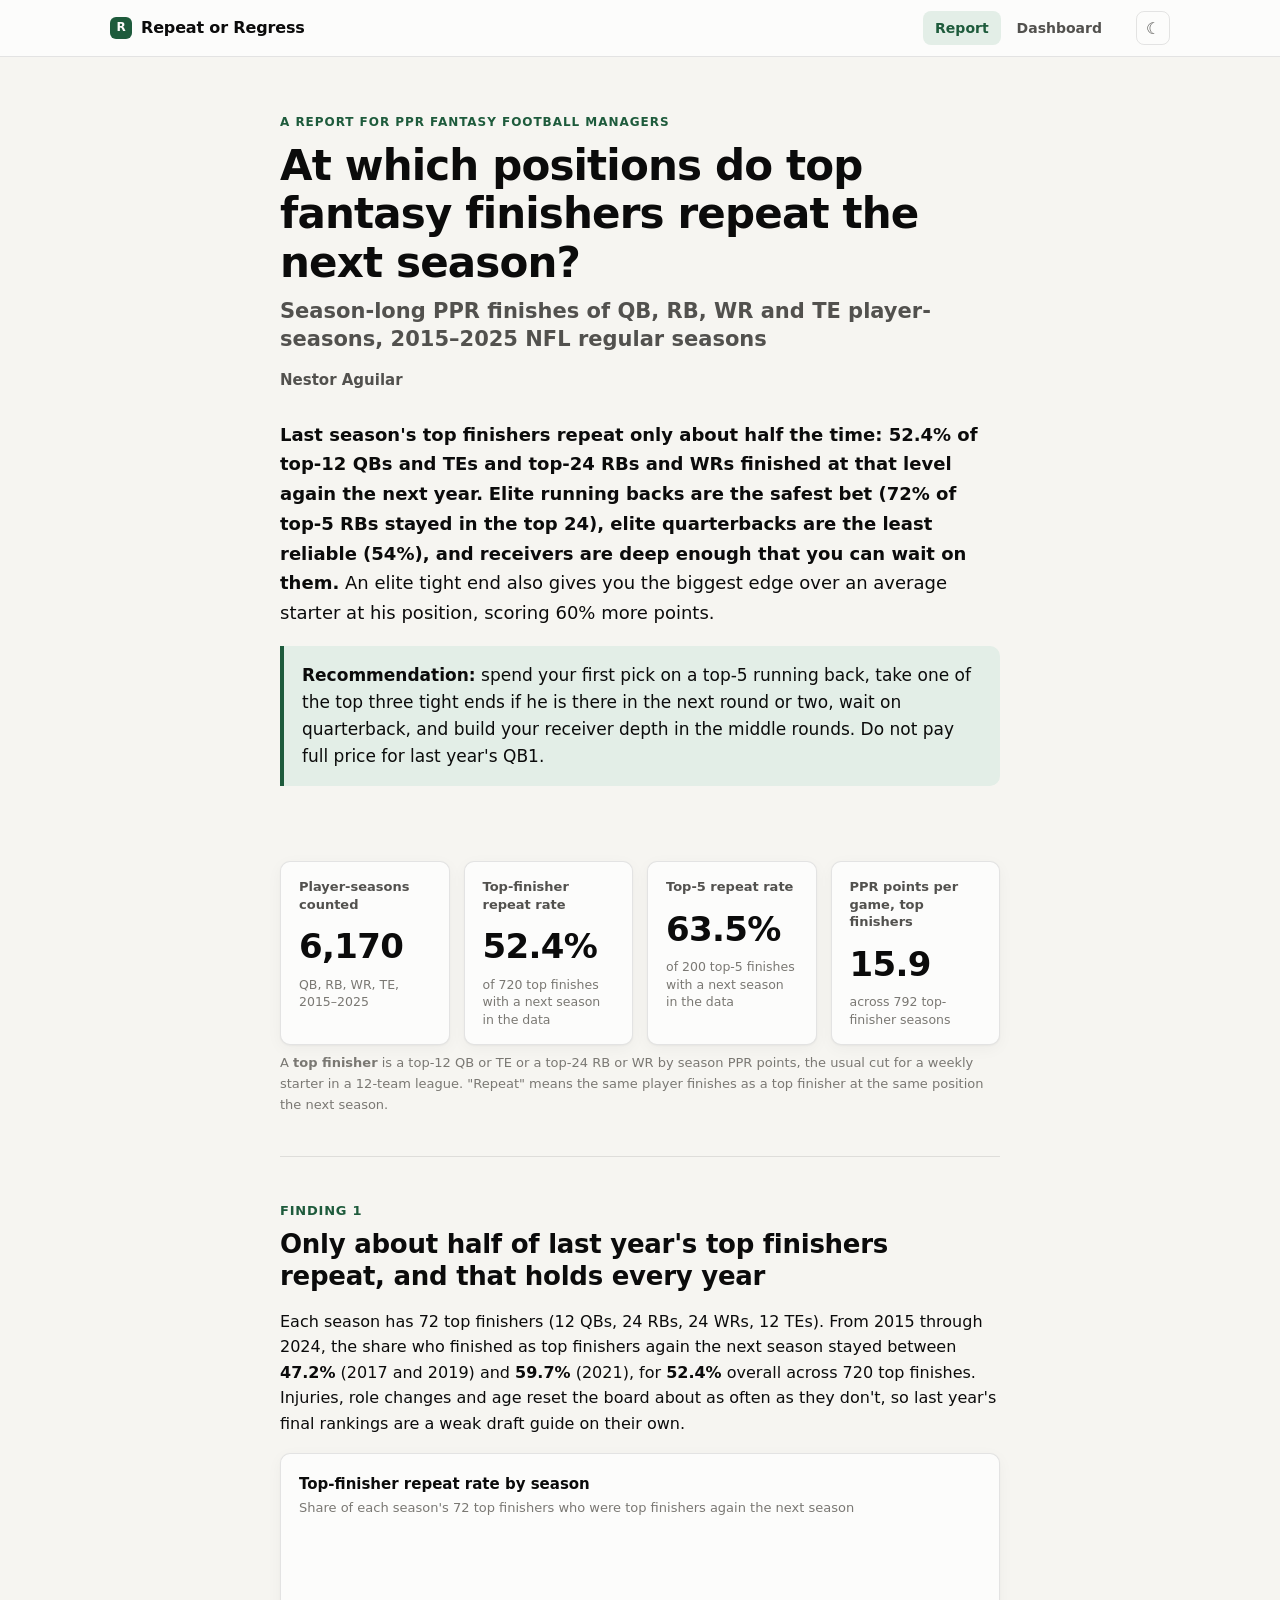
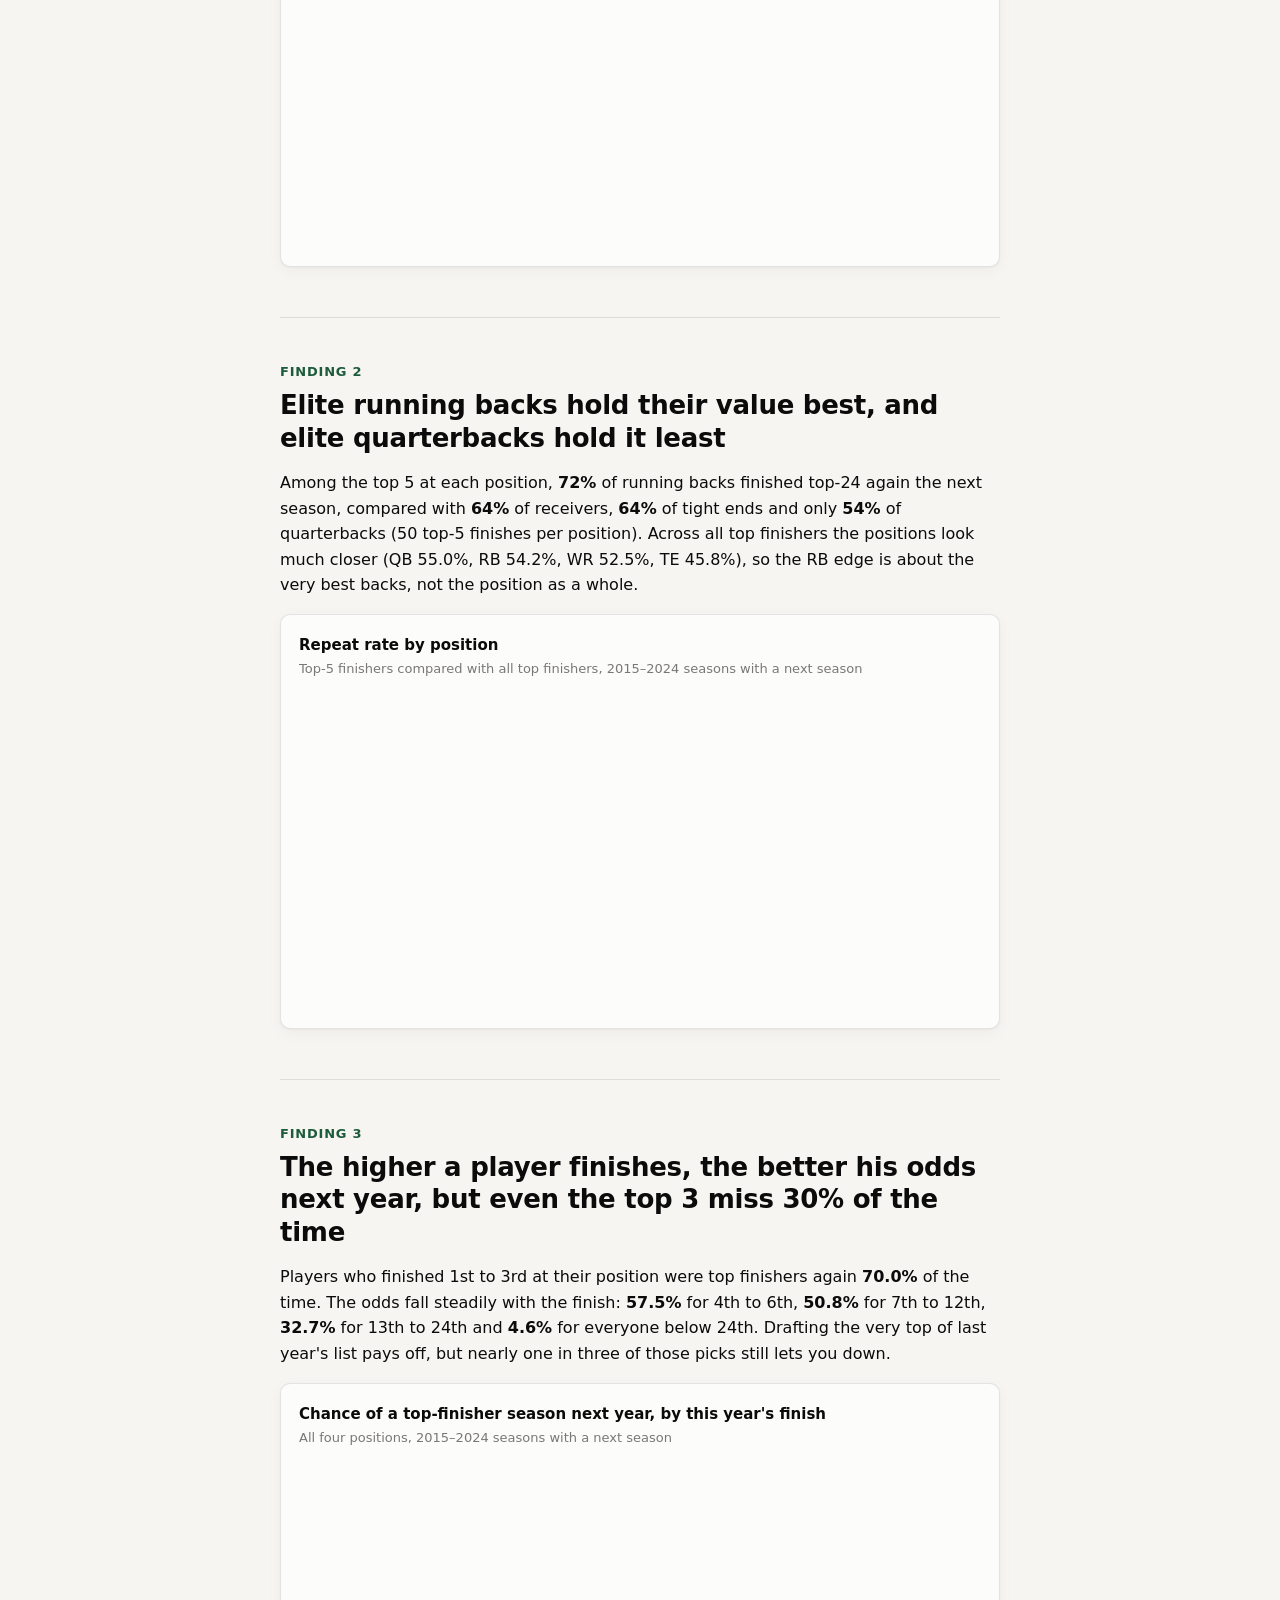
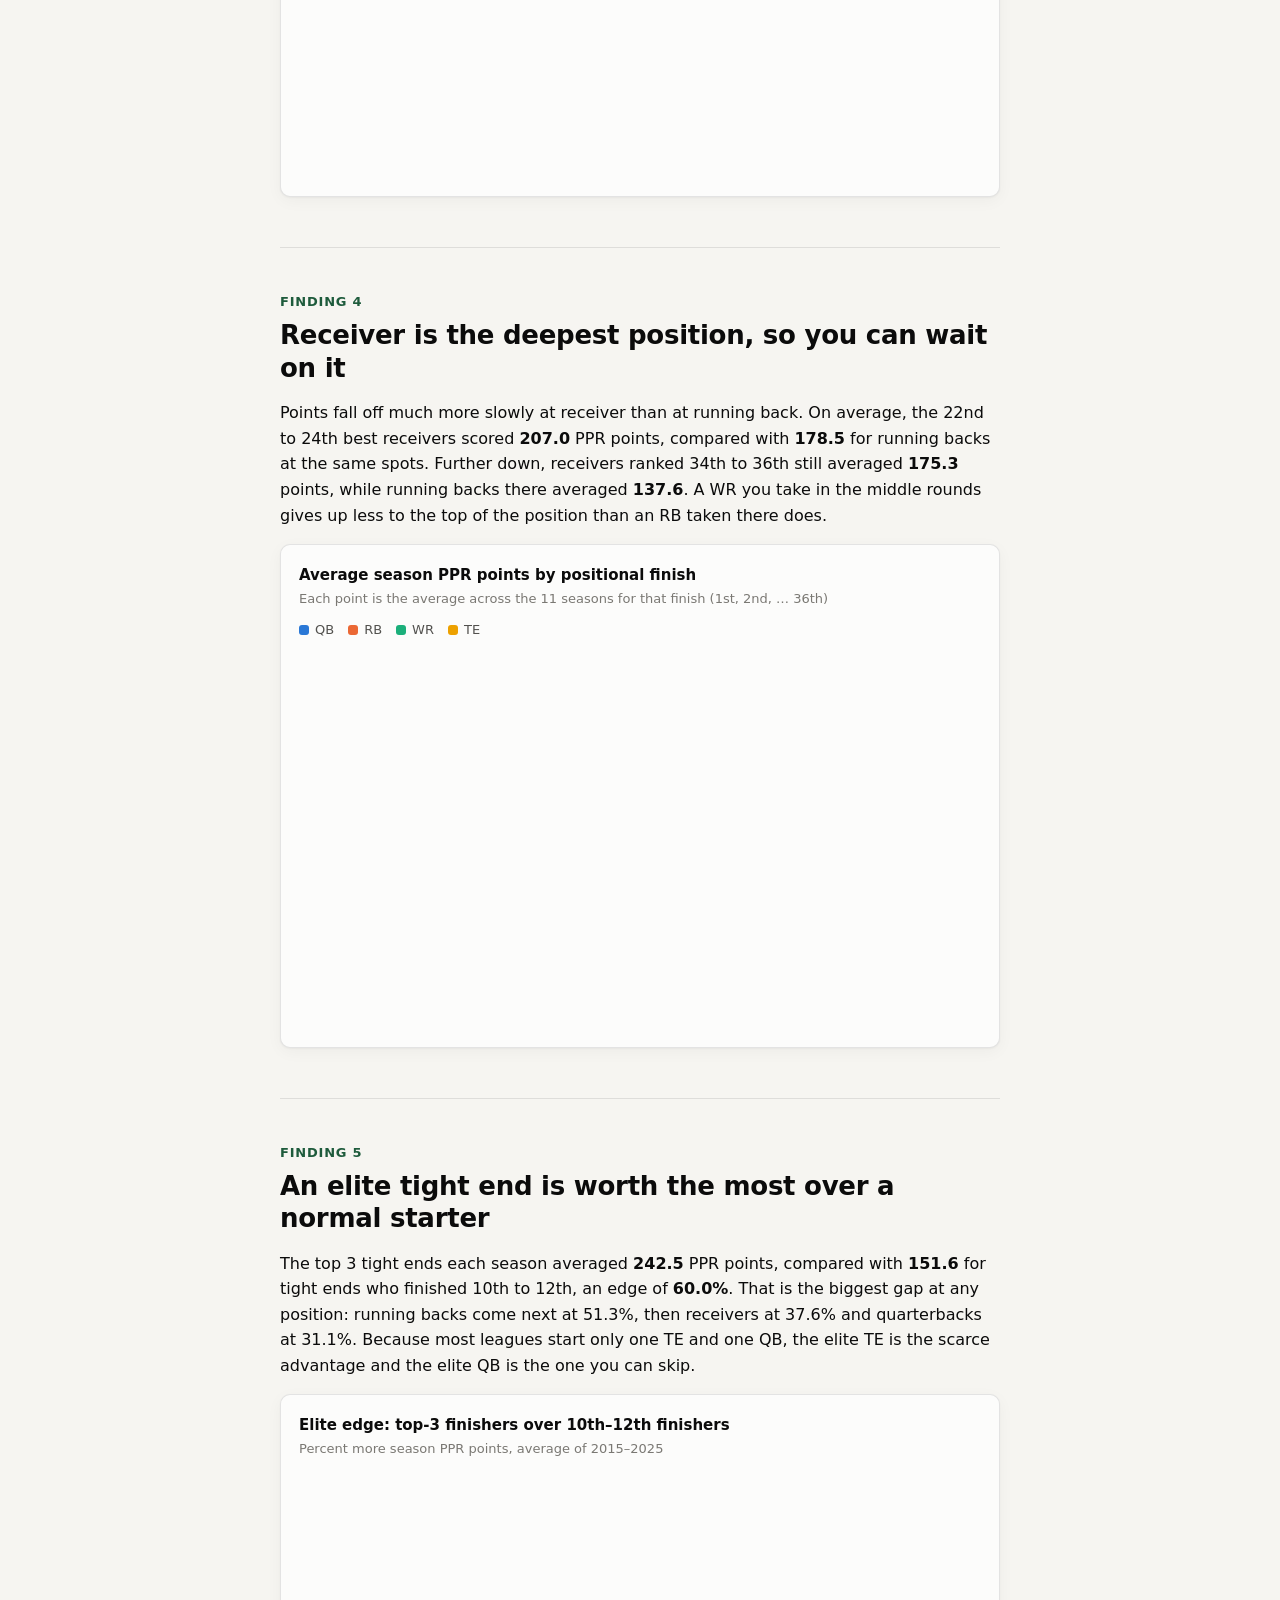
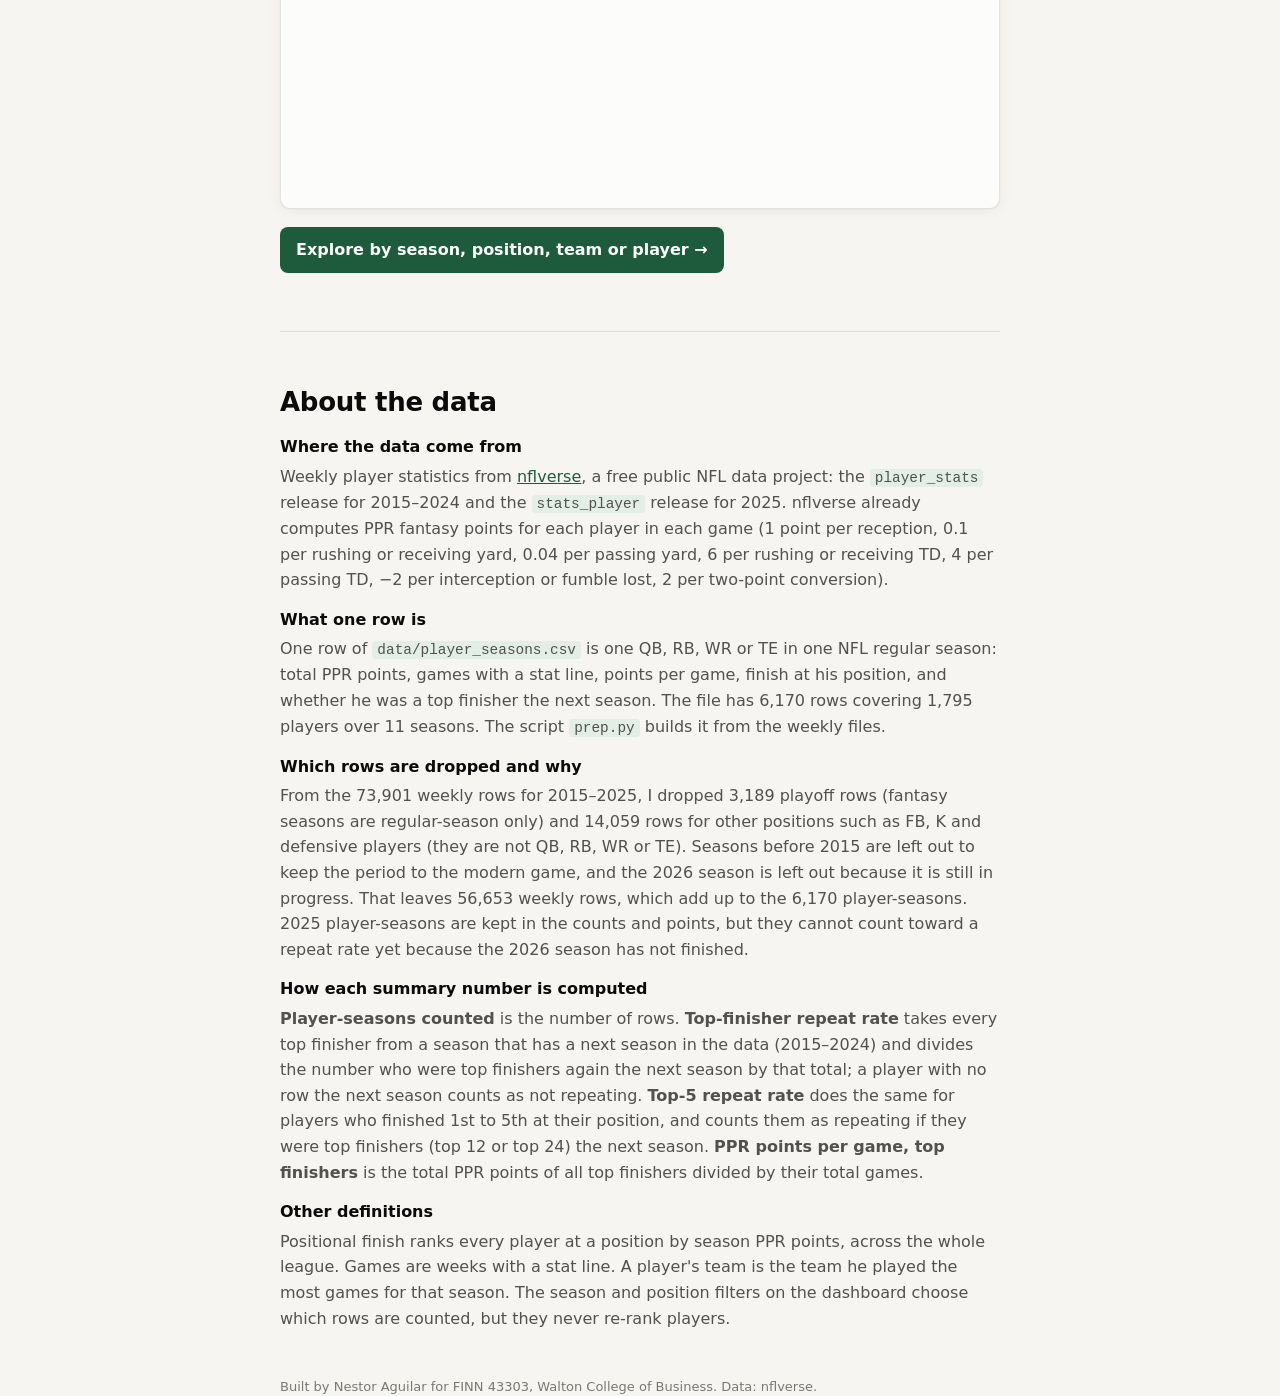
==== fantasy-repeat-report 3/index.html @ 79e48f69 "Add files via upload" ====
<!doctype html>
<html lang="en">
<head>
<meta charset="utf-8">
<meta name="viewport" content="width=device-width, initial-scale=1">
<title>Repeat or Regress: Fantasy Football Report</title>
<meta name="description" content="Do fantasy football's top finishers repeat? PPR finishes of QB, RB, WR and TE player-seasons, 2015–2025.">
<link rel="stylesheet" href="style.css">
<link rel="icon" href="data:image/svg+xml,<svg xmlns='http://www.w3.org/2000/svg' viewBox='0 0 32 32'><rect width='32' height='32' rx='8' fill='%231e5b3c'/><text x='16' y='22' font-size='16' font-family='Arial' font-weight='900' fill='white' text-anchor='middle'>R</text></svg>">
<style>
  .h1-sub { display: block; font-size: .5em; font-weight: 600; color: var(--ink-2); letter-spacing: 0; margin-top: 10px; line-height: 1.35; }
  .tier-note { font-size: 13px; color: var(--muted); margin-top: 8px; }
</style>
</head>
<body>
<nav class="nav">
  <div class="wrap">
    <a class="brand" href="index.html"><span class="brand-mark">R</span>Repeat or Regress</a>
    <div class="nav-links">
      <a href="index.html" aria-current="page">Report</a>
      <a href="dashboard.html">Dashboard</a>
    </div>
    <button class="theme-btn" id="themeBtn" aria-label="Switch light or dark mode">☾</button>
  </div>
</nav>

<main class="wrap narrow">
  <header class="hero">
    <p class="eyebrow">A report for PPR fantasy football managers</p>
    <h1>At which positions do top fantasy finishers repeat the next season?
      <span class="h1-sub">Season-long PPR finishes of QB, RB, WR and TE player-seasons, 2015–2025 NFL regular seasons</span>
    </h1>
    <div class="byline">Nestor Aguilar</div>

    <p class="lede"><strong>Last season's top finishers repeat only about half the time: 52.4% of top-12 QBs and TEs and top-24 RBs and WRs finished at that level again the next year.</strong>
      <strong>Elite running backs are the safest bet (72% of top-5 RBs stayed in the top 24), elite quarterbacks are the least reliable (54%), and receivers are deep enough that you can wait on them.</strong>
      An elite tight end also gives you the biggest edge over an average starter at his position, scoring 60% more points.</p>
    <p class="reco"><strong>Recommendation:</strong> spend your first pick on a top-5 running back, take one of the top three tight ends if he is there in the next round or two, wait on quarterback, and build your receiver depth in the middle rounds. Do not pay full price for last year's QB1.</p>
  </header>

  <div class="kpis" aria-label="Summary numbers, all seasons and positions">
    <div class="kpi"><div class="kpi-label">Player-seasons counted</div><div class="kpi-value" id="kpiSeasons">–</div><div class="kpi-note">QB, RB, WR, TE, 2015–2025</div></div>
    <div class="kpi"><div class="kpi-label">Top-finisher repeat rate</div><div class="kpi-value" id="kpiRepeat">–</div><div class="kpi-note" id="kpiRepeatN"></div></div>
    <div class="kpi"><div class="kpi-label">Top-5 repeat rate</div><div class="kpi-value" id="kpiTop5">–</div><div class="kpi-note" id="kpiTop5N"></div></div>
    <div class="kpi"><div class="kpi-label">PPR points per game, top finishers</div><div class="kpi-value" id="kpiPPG">–</div><div class="kpi-note" id="kpiPPGN"></div></div>
  </div>
  <p class="tier-note">A <strong>top finisher</strong> is a top-12 QB or TE or a top-24 RB or WR by season PPR points, the usual cut for a weekly starter in a 12-team league. "Repeat" means the same player finishes as a top finisher at the same position the next season.</p>

  <section class="finding reveal">
    <div class="finding-num">Finding 1</div>
    <h2>Only about half of last year's top finishers repeat, and that holds every year</h2>
    <p>Each season has 72 top finishers (12 QBs, 24 RBs, 24 WRs, 12 TEs). From 2015 through 2024, the share who finished as top finishers again the next season stayed between <strong>47.2%</strong> (2017 and 2019) and <strong>59.7%</strong> (2021), for <strong>52.4%</strong> overall across 720 top finishes. Injuries, role changes and age reset the board about as often as they don't, so last year's final rankings are a weak draft guide on their own.</p>
    <div class="card">
      <p class="chart-title">Top-finisher repeat rate by season</p>
      <p class="chart-sub">Share of each season's 72 top finishers who were top finishers again the next season</p>
      <div class="chart-box"><canvas id="c1" role="img" aria-label="Line chart of repeat rate by season, between 47 and 60 percent"></canvas></div>
    </div>
  </section>

  <section class="finding reveal">
    <div class="finding-num">Finding 2</div>
    <h2>Elite running backs hold their value best, and elite quarterbacks hold it least</h2>
    <p>Among the top 5 at each position, <strong>72%</strong> of running backs finished top-24 again the next season, compared with <strong>64%</strong> of receivers, <strong>64%</strong> of tight ends and only <strong>54%</strong> of quarterbacks (50 top-5 finishes per position). Across all top finishers the positions look much closer (QB 55.0%, RB 54.2%, WR 52.5%, TE 45.8%), so the RB edge is about the very best backs, not the position as a whole.</p>
    <div class="card">
      <p class="chart-title">Repeat rate by position</p>
      <p class="chart-sub">Top-5 finishers compared with all top finishers, 2015–2024 seasons with a next season</p>
      <div class="chart-box"><canvas id="c2" role="img" aria-label="Bar chart of repeat rate by position"></canvas></div>
    </div>
  </section>

  <section class="finding reveal">
    <div class="finding-num">Finding 3</div>
    <h2>The higher a player finishes, the better his odds next year, but even the top 3 miss 30% of the time</h2>
    <p>Players who finished 1st to 3rd at their position were top finishers again <strong>70.0%</strong> of the time. The odds fall steadily with the finish: <strong>57.5%</strong> for 4th to 6th, <strong>50.8%</strong> for 7th to 12th, <strong>32.7%</strong> for 13th to 24th and <strong>4.6%</strong> for everyone below 24th. Drafting the very top of last year's list pays off, but nearly one in three of those picks still lets you down.</p>
    <div class="card">
      <p class="chart-title">Chance of a top-finisher season next year, by this year's finish</p>
      <p class="chart-sub">All four positions, 2015–2024 seasons with a next season</p>
      <div class="chart-box"><canvas id="c3" role="img" aria-label="Bar chart of next-season odds by finish tier"></canvas></div>
    </div>
  </section>

  <section class="finding reveal">
    <div class="finding-num">Finding 4</div>
    <h2>Receiver is the deepest position, so you can wait on it</h2>
    <p>Points fall off much more slowly at receiver than at running back. On average, the 22nd to 24th best receivers scored <strong>207.0</strong> PPR points, compared with <strong>178.5</strong> for running backs at the same spots. Further down, receivers ranked 34th to 36th still averaged <strong>175.3</strong> points, while running backs there averaged <strong>137.6</strong>. A WR you take in the middle rounds gives up less to the top of the position than an RB taken there does.</p>
    <div class="card">
      <p class="chart-title">Average season PPR points by positional finish</p>
      <p class="chart-sub">Each point is the average across the 11 seasons for that finish (1st, 2nd, … 36th)</p>
      <div class="legend" id="legend4"></div>
      <div class="chart-box tall"><canvas id="c4" role="img" aria-label="Line chart of average points by positional rank for each position"></canvas></div>
    </div>
  </section>

  <section class="finding reveal">
    <div class="finding-num">Finding 5</div>
    <h2>An elite tight end is worth the most over a normal starter</h2>
    <p>The top 3 tight ends each season averaged <strong>242.5</strong> PPR points, compared with <strong>151.6</strong> for tight ends who finished 10th to 12th, an edge of <strong>60.0%</strong>. That is the biggest gap at any position: running backs come next at 51.3%, then receivers at 37.6% and quarterbacks at 31.1%. Because most leagues start only one TE and one QB, the elite TE is the scarce advantage and the elite QB is the one you can skip.</p>
    <div class="card">
      <p class="chart-title">Elite edge: top-3 finishers over 10th–12th finishers</p>
      <p class="chart-sub">Percent more season PPR points, average of 2015–2025</p>
      <div class="chart-box"><canvas id="c5" role="img" aria-label="Bar chart of elite edge by position"></canvas></div>
    </div>
    <a class="cta" href="dashboard.html">Explore by season, position, team or player →</a>
  </section>

  <section class="notes" id="data">
    <h2>About the data</h2>
    <dl>
      <dt>Where the data come from</dt>
      <dd>Weekly player statistics from <a href="https://github.com/nflverse/nflverse-data/releases">nflverse</a>, a free public NFL data project: the <code>player_stats</code> release for 2015–2024 and the <code>stats_player</code> release for 2025. nflverse already computes PPR fantasy points for each player in each game (1 point per reception, 0.1 per rushing or receiving yard, 0.04 per passing yard, 6 per rushing or receiving TD, 4 per passing TD, −2 per interception or fumble lost, 2 per two-point conversion).</dd>
      <dt>What one row is</dt>
      <dd>One row of <code>data/player_seasons.csv</code> is one QB, RB, WR or TE in one NFL regular season: total PPR points, games with a stat line, points per game, finish at his position, and whether he was a top finisher the next season. The file has 6,170 rows covering 1,795 players over 11 seasons. The script <code>prep.py</code> builds it from the weekly files.</dd>
      <dt>Which rows are dropped and why</dt>
      <dd>From the 73,901 weekly rows for 2015–2025, I dropped 3,189 playoff rows (fantasy seasons are regular-season only) and 14,059 rows for other positions such as FB, K and defensive players (they are not QB, RB, WR or TE). Seasons before 2015 are left out to keep the period to the modern game, and the 2026 season is left out because it is still in progress. That leaves 56,653 weekly rows, which add up to the 6,170 player-seasons. 2025 player-seasons are kept in the counts and points, but they cannot count toward a repeat rate yet because the 2026 season has not finished.</dd>
      <dt>How each summary number is computed</dt>
      <dd><strong>Player-seasons counted</strong> is the number of rows. <strong>Top-finisher repeat rate</strong> takes every top finisher from a season that has a next season in the data (2015–2024) and divides the number who were top finishers again the next season by that total; a player with no row the next season counts as not repeating. <strong>Top-5 repeat rate</strong> does the same for players who finished 1st to 5th at their position, and counts them as repeating if they were top finishers (top 12 or top 24) the next season. <strong>PPR points per game, top finishers</strong> is the total PPR points of all top finishers divided by their total games.</dd>
      <dt>Other definitions</dt>
      <dd>Positional finish ranks every player at a position by season PPR points, across the whole league. Games are weeks with a stat line. A player's team is the team he played the most games for that season. The season and position filters on the dashboard choose which rows are counted, but they never re-rank players.</dd>
    </dl>
  </section>
</main>
<footer class="wrap narrow">Built by Nestor Aguilar for FINN 43303, Walton College of Business. Data: nflverse.</footer>

<script src="lib/papaparse.min.js"></script>
<script src="lib/chart.umd.min.js"></script>
<script src="core.js"></script>
<script>
let charts = [], DATA = [];
function draw() {
  charts.forEach(c => c.destroy()); charts = [];
  chartTheme();
  const ink = cssVar("--ink"), ink2 = cssVar("--ink-2");

  // 1: repeat rate by season
  const s = repeatBySeason(DATA);
  charts.push(new Chart(c1, { type: "line",
    data: { labels: s.map(d => `${d.season}→${d.season + 1}`),
      datasets: [{ label: "Repeat rate", data: s.map(d => d.rate), borderColor: ink, backgroundColor: ink, pointBackgroundColor: ink }] },
    options: { plugins: { legend: { display: false }, tooltip: { callbacks: { label: c => ` ${fmt.pct(c.raw)} of ${s[c.dataIndex].n} top finishers repeated` } } },
      scales: { y: pctAxis(1), x: plainX() } } }));

  // 2: repeat by position, top-5 vs all top finishers
  const p = repeatByPosition(DATA);
  charts.push(new Chart(c2, { type: "bar",
    data: { labels: p.map(d => d.position),
      datasets: [
        { label: "Top-5 finishers", data: p.map(d => d.top5Rate), backgroundColor: p.map(d => posColor(d.position)), borderColor: cssVar("--surface"), borderWidth: 2 },
        { label: "All top finishers", data: p.map(d => d.topRate), backgroundColor: p.map(d => posColor(d.position) + "66"), borderColor: cssVar("--surface"), borderWidth: 2 } ] },
    options: { plugins: { legend: { display: true, labels: { generateLabels: () => [
        { text: "Top-5 finishers (solid)", fillStyle: ink2, strokeStyle: ink2, fontColor: ink2 },
        { text: "All top finishers (light)", fillStyle: ink2 + "55", strokeStyle: ink2 + "55", fontColor: ink2 }] } },
      tooltip: { callbacks: { label: c => { const d = p[c.dataIndex]; return c.datasetIndex === 0 ? ` Top 5: ${fmt.pct(d.top5Rate)} of ${d.top5N}` : ` All top: ${fmt.pct(d.topRate)} of ${d.topN}`; } } } },
      scales: { y: pctAxis(1), x: plainX() } } }));

  // 3: odds by tier
  const t = oddsByTier(DATA);
  charts.push(new Chart(c3, { type: "bar",
    data: { labels: t.map(d => TIER_LABEL[d.tier]), datasets: [{ data: t.map(d => d.rate), backgroundColor: ["#0d366b", "#184f95", "#256abf", "#5598e7", "#9ec5f4"] }] },
    options: { plugins: { legend: { display: false }, tooltip: { callbacks: { title: c => `Finished ${c[0].label} at his position`, label: c => ` ${fmt.pct(c.raw)} were top finishers next season (n = ${t[c.dataIndex].n.toLocaleString()})` } } },
      scales: { y: pctAxis(1), x: { ...plainX(), title: { display: true, text: "This season's finish at his position", color: ink2 } } } } }));

  // 4: points by rank
  const ranks = Array.from({ length: 36 }, (_, i) => i + 1);
  charts.push(new Chart(c4, { type: "line",
    data: { labels: ranks, datasets: POSITIONS.map(pos => ({ label: pos, data: pointsByRank(DATA, pos), borderColor: posColor(pos), backgroundColor: posColor(pos), pointRadius: 2 })) },
    options: { interaction: { mode: "index", intersect: false }, plugins: { legend: { display: false },
      tooltip: { callbacks: { title: c => `Finish #${c[0].label}`, label: c => ` ${c.dataset.label}: ${fmt.dec1(c.raw)} pts` } } },
      scales: { y: { min: 0, grid: { color: cssVar("--grid") }, border: { display: false }, title: { display: true, text: "Average season PPR points", color: ink2 } },
        x: { ...plainX(), title: { display: true, text: "Finish at position", color: ink2 }, ticks: { callback: (v, i) => (i + 1) % 6 === 0 || i === 0 ? i + 1 : "" } } } } }));
  document.getElementById("legend4").innerHTML = POSITIONS.map(p => `<span><span class="pos-dot" style="background:${posColor(p)}"></span>${p}</span>`).join("");

  // 5: elite premium
  const e = elitePremium(DATA).sort((a, b) => b.premium - a.premium);
  charts.push(new Chart(c5, { type: "bar",
    data: { labels: e.map(d => d.position), datasets: [{ data: e.map(d => d.premium), backgroundColor: e.map(d => posColor(d.position)) }] },
    options: { indexAxis: "y", plugins: { legend: { display: false }, tooltip: { callbacks: { label: c => { const d = e[c.dataIndex]; return ` +${fmt.pct(d.premium)} (${fmt.dec1(d.elite)} vs ${fmt.dec1(d.starter)} pts)`; } } } },
      scales: { x: { ...pctAxis(0.7), grid: { color: cssVar("--grid") } }, y: { grid: { display: false }, border: { color: cssVar("--axis") } } } } }));
}
setupThemeToggle(draw);
setupReveal();
loadData().then(d => { DATA = d; renderKpis(kpis(DATA)); draw(); });
</script>
</body>
</html>
---- fantasy-repeat-report 3/style.css ----
/* Shared look for index.html and dashboard.html */
:root {
  color-scheme: light;
  --page: #f6f5f1;
  --surface: #fcfcfb;
  --ink: #0b0b0b;
  --ink-2: #52514e;
  --muted: #7a7873;
  --grid: #e1e0d9;
  --axis: #c3c2b7;
  --border: rgba(11, 11, 11, 0.10);
  --accent: #1e5b3c;          /* turf green, UI only (never a chart series) */
  --accent-soft: #e3eee7;
  --qb: #2a78d6;
  --rb: #eb6834;
  --wr: #1baf7a;
  --te: #eda100;
  --overall: #0b0b0b;
  --good: #006300;
  --bad: #b3261e;
  --radius: 10px;
  --shadow: 0 1px 2px rgba(0,0,0,.04), 0 4px 16px rgba(0,0,0,.04);
}
@media (prefers-color-scheme: dark) {
  :root:not([data-theme="light"]) {
    color-scheme: dark;
    --page: #0d0d0d; --surface: #1a1a19; --ink: #f0efec; --ink-2: #c3c2b7;
    --muted: #8f8d86; --grid: #2c2c2a; --axis: #383835; --border: rgba(255,255,255,.10);
    --accent: #7cc49b; --accent-soft: #1d2b23;
    --qb: #3987e5; --rb: #d95926; --wr: #199e70; --te: #c98500; --overall: #f0efec;
    --good: #0ca30c; --bad: #e66767;
    --shadow: none;
  }
}
:root[data-theme="dark"] {
  color-scheme: dark;
  --page: #0d0d0d; --surface: #1a1a19; --ink: #f0efec; --ink-2: #c3c2b7;
  --muted: #8f8d86; --grid: #2c2c2a; --axis: #383835; --border: rgba(255,255,255,.10);
  --accent: #7cc49b; --accent-soft: #1d2b23;
  --qb: #3987e5; --rb: #d95926; --wr: #199e70; --te: #c98500; --overall: #f0efec;
  --good: #0ca30c; --bad: #e66767;
  --shadow: none;
}

* { box-sizing: border-box; }
html { scroll-behavior: smooth; }
body {
  margin: 0; background: var(--page); color: var(--ink);
  font: 16px/1.6 system-ui, -apple-system, "Segoe UI", Roboto, sans-serif;
  -webkit-font-smoothing: antialiased;
}
a { color: var(--accent); }
.wrap { max-width: 1100px; margin: 0 auto; padding: 0 20px; }
.narrow { max-width: 760px; }

/* Navigation */
.nav { position: sticky; top: 0; z-index: 20; background: var(--surface);
  border-bottom: 1px solid var(--border); }
.nav .wrap { display: flex; align-items: center; gap: 22px; height: 56px; }
.brand { white-space: nowrap; font-weight: 800; letter-spacing: -.01em; color: var(--ink); text-decoration: none;
  display: flex; align-items: center; gap: 9px; }
.brand-mark { width: 22px; height: 22px; border-radius: 6px; background: var(--accent);
  display: grid; place-items: center; color: var(--surface); font-size: 12px; font-weight: 900; }
.nav-links { display: flex; gap: 4px; margin-left: auto; }
.nav-links a { color: var(--ink-2); text-decoration: none; padding: 6px 12px; border-radius: 8px;
  font-weight: 600; font-size: 14px; }
.nav-links a:hover { background: var(--accent-soft); color: var(--ink); }
.nav-links a[aria-current="page"] { background: var(--accent-soft); color: var(--accent); }
.theme-btn { border: 1px solid var(--border); background: transparent; color: var(--ink-2);
  border-radius: 8px; height: 34px; width: 34px; cursor: pointer; font-size: 16px; }

/* Header */
.hero { padding: 56px 0 28px; }
.eyebrow { text-transform: uppercase; letter-spacing: .08em; font-size: 12px; font-weight: 700;
  color: var(--accent); margin: 0 0 10px; }
h1 { font-size: clamp(28px, 4.2vw, 42px); line-height: 1.15; letter-spacing: -.02em; margin: 0 0 12px; }
.subtitle { color: var(--ink-2); font-size: 17px; margin: 0; }
.byline { margin-top: 14px; font-weight: 600; color: var(--ink-2); font-size: 15px; }
.lede { font-size: 18px; line-height: 1.65; margin: 28px 0 0; }
.lede strong { color: var(--ink); }
.reco { margin-top: 18px; padding: 16px 18px; border-left: 4px solid var(--accent);
  background: var(--accent-soft); border-radius: 0 var(--radius) var(--radius) 0; font-size: 17px; }

/* KPI tiles */
.kpis { display: grid; grid-template-columns: repeat(4, 1fr); gap: 14px; margin: 30px 0 8px; }
.kpi { background: var(--surface); border: 1px solid var(--border); border-radius: var(--radius);
  padding: 16px 18px; box-shadow: var(--shadow); }
.kpi-label { font-size: 13px; color: var(--ink-2); font-weight: 600; line-height: 1.35; }
.kpi-value { font-size: 34px; font-weight: 800; letter-spacing: -.02em; margin-top: 6px; }
.kpi-note { font-size: 12.5px; color: var(--muted); margin-top: 2px; line-height: 1.4; }
@media (max-width: 820px) { .kpis { grid-template-columns: repeat(2, 1fr); } }

/* Findings */
section.finding { padding: 44px 0 10px; border-top: 1px solid var(--border); margin-top: 40px; }
.finding-num { font-size: 13px; font-weight: 800; color: var(--accent); letter-spacing: .06em;
  text-transform: uppercase; }
h2 { font-size: 26px; line-height: 1.25; letter-spacing: -.01em; margin: 6px 0 12px; }
h3 { font-size: 18px; margin: 26px 0 8px; }
.card { background: var(--surface); border: 1px solid var(--border); border-radius: var(--radius);
  padding: 18px; box-shadow: var(--shadow); }
.chart-title { font-weight: 700; font-size: 15px; margin: 0 0 2px; }
.chart-sub { font-size: 13px; color: var(--muted); margin: 0 0 10px; }
.chart-box { position: relative; height: 320px; }
.chart-box.tall { height: 380px; }
.reveal { opacity: 0; transform: translateY(16px); transition: opacity .6s ease, transform .6s ease; }
.reveal.shown { opacity: 1; transform: none; }
@media (prefers-reduced-motion: reduce) { .reveal { opacity: 1; transform: none; transition: none; } }

/* Tables */
table { width: 100%; border-collapse: collapse; font-size: 14px; }
th, td { text-align: left; padding: 8px 10px; border-bottom: 1px solid var(--grid); }
th { color: var(--ink-2); font-weight: 700; font-size: 12.5px; text-transform: uppercase; letter-spacing: .04em; }
td.num, th.num { text-align: right; font-variant-numeric: tabular-nums; }
.table-scroll { overflow-x: auto; }

/* Closing / notes */
.notes { padding: 48px 0 30px; border-top: 1px solid var(--border); margin-top: 48px; }
.notes dt { font-weight: 700; margin-top: 14px; }
.notes dd { margin: 4px 0 0; color: var(--ink-2); }
code { font-family: ui-monospace, SFMono-Regular, Menlo, Consolas, monospace; font-size: .9em;
  background: var(--accent-soft); padding: 1px 5px; border-radius: 4px; }
.cta { display: inline-block; margin-top: 18px; padding: 10px 16px; background: var(--accent);
  color: var(--surface); border-radius: 8px; text-decoration: none; font-weight: 700; }
footer { padding: 30px 0 50px; color: var(--muted); font-size: 13px; }

.pos-dot { display: inline-block; width: 10px; height: 10px; border-radius: 3px; margin-right: 6px;
  vertical-align: -1px; }
.legend { display: flex; flex-wrap: wrap; gap: 14px; font-size: 13px; color: var(--ink-2); margin: 4px 0 8px; }
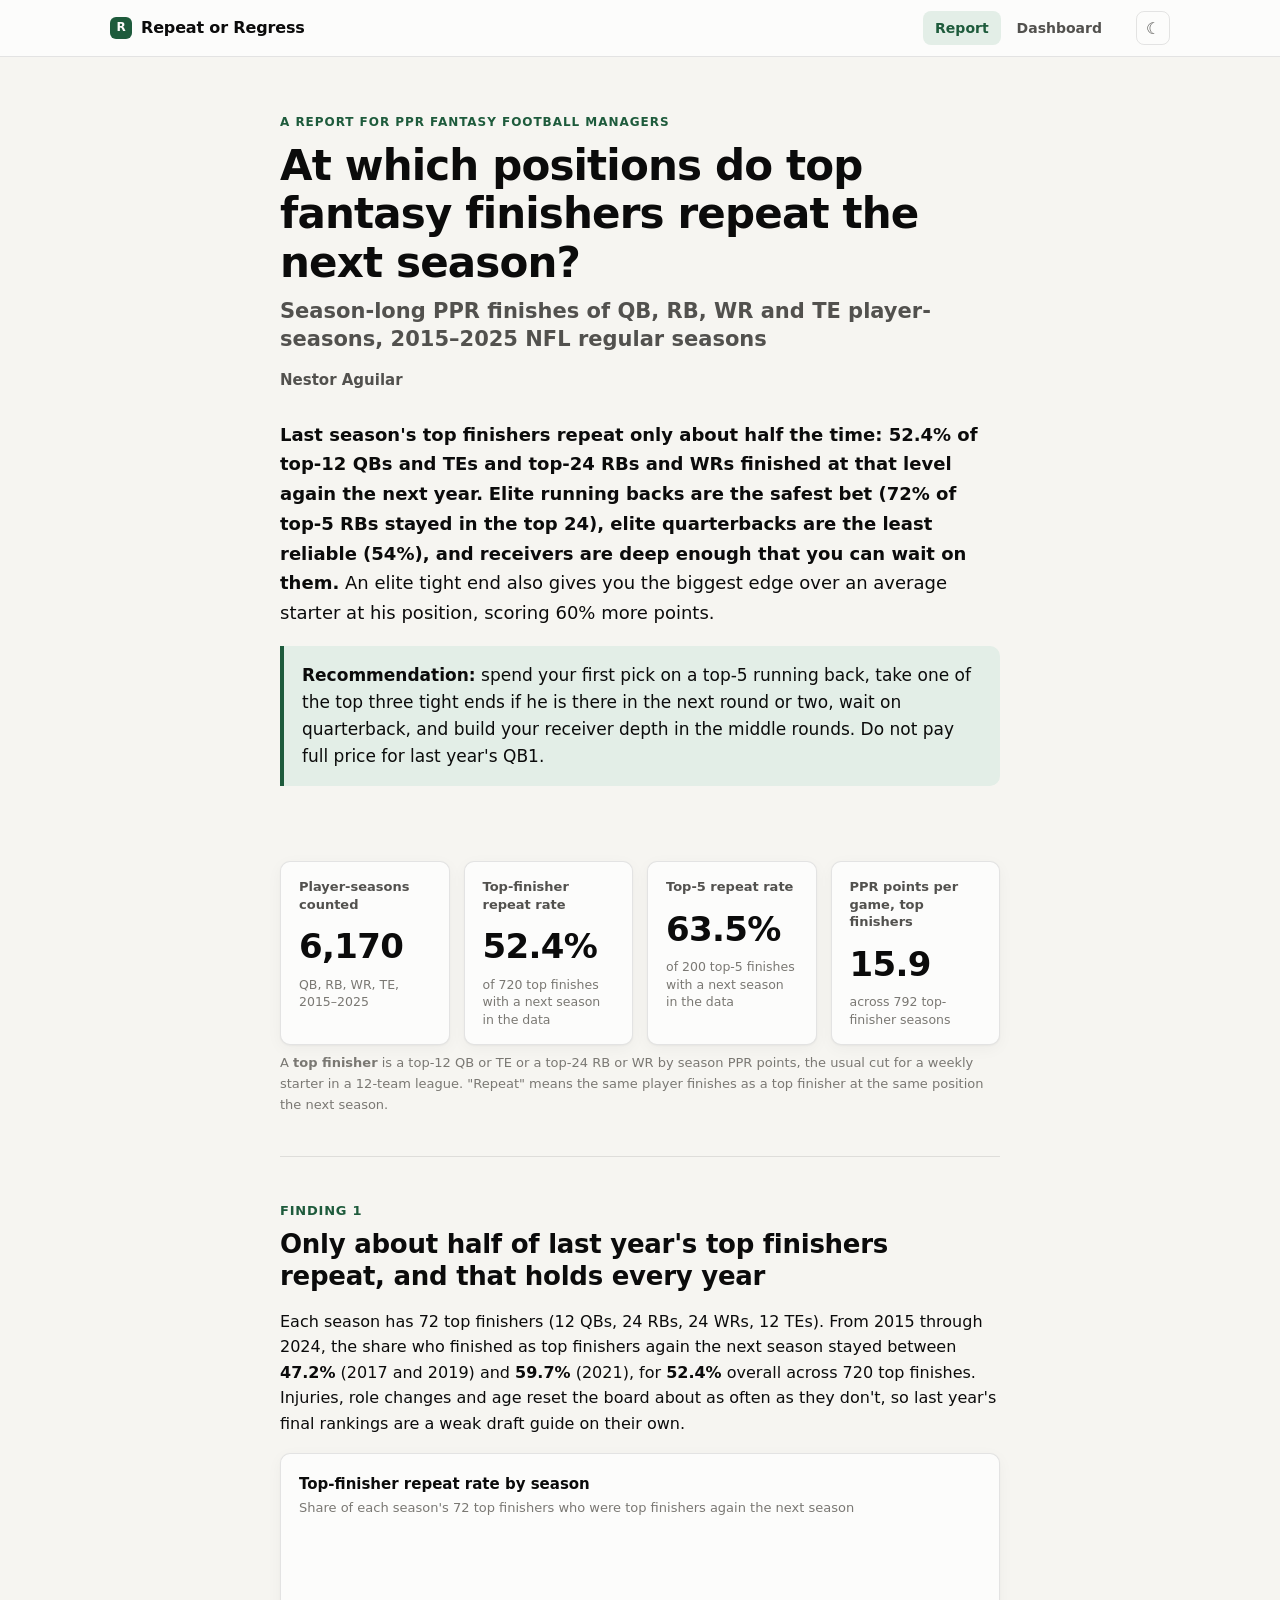
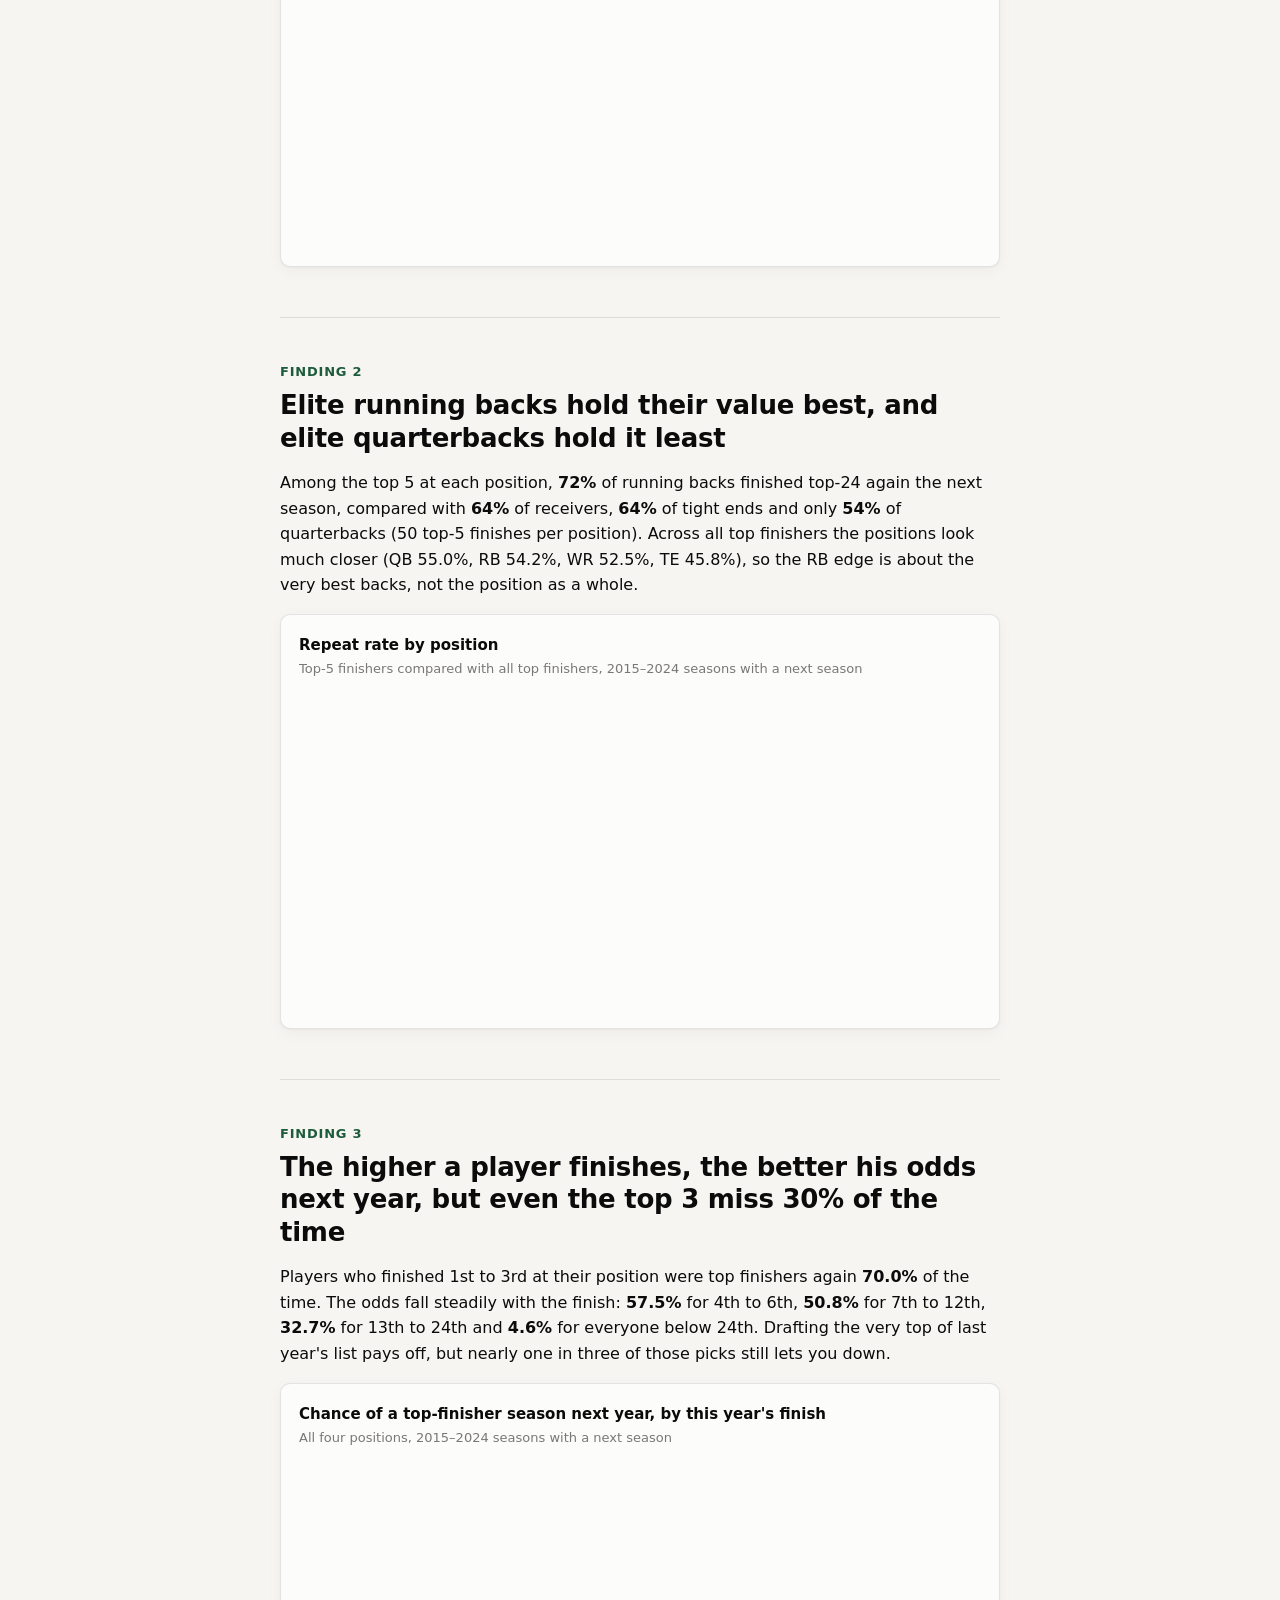
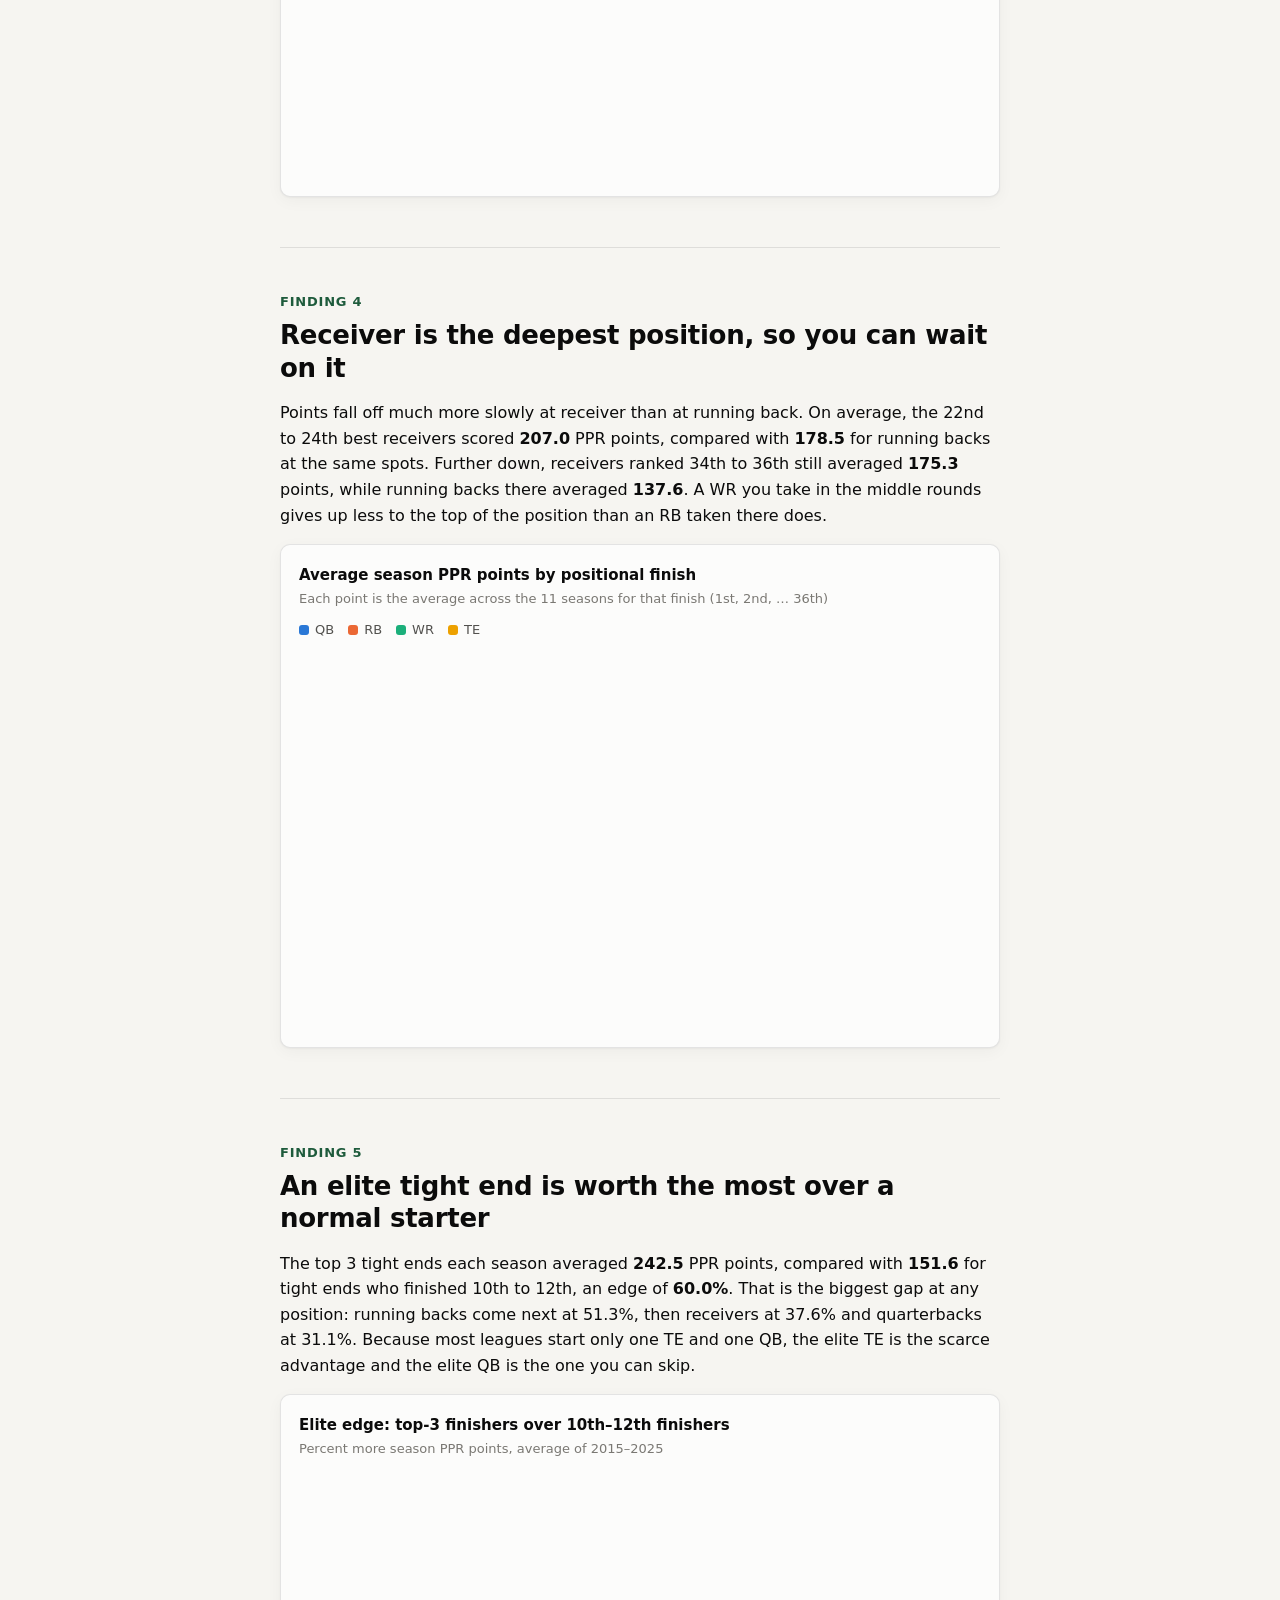
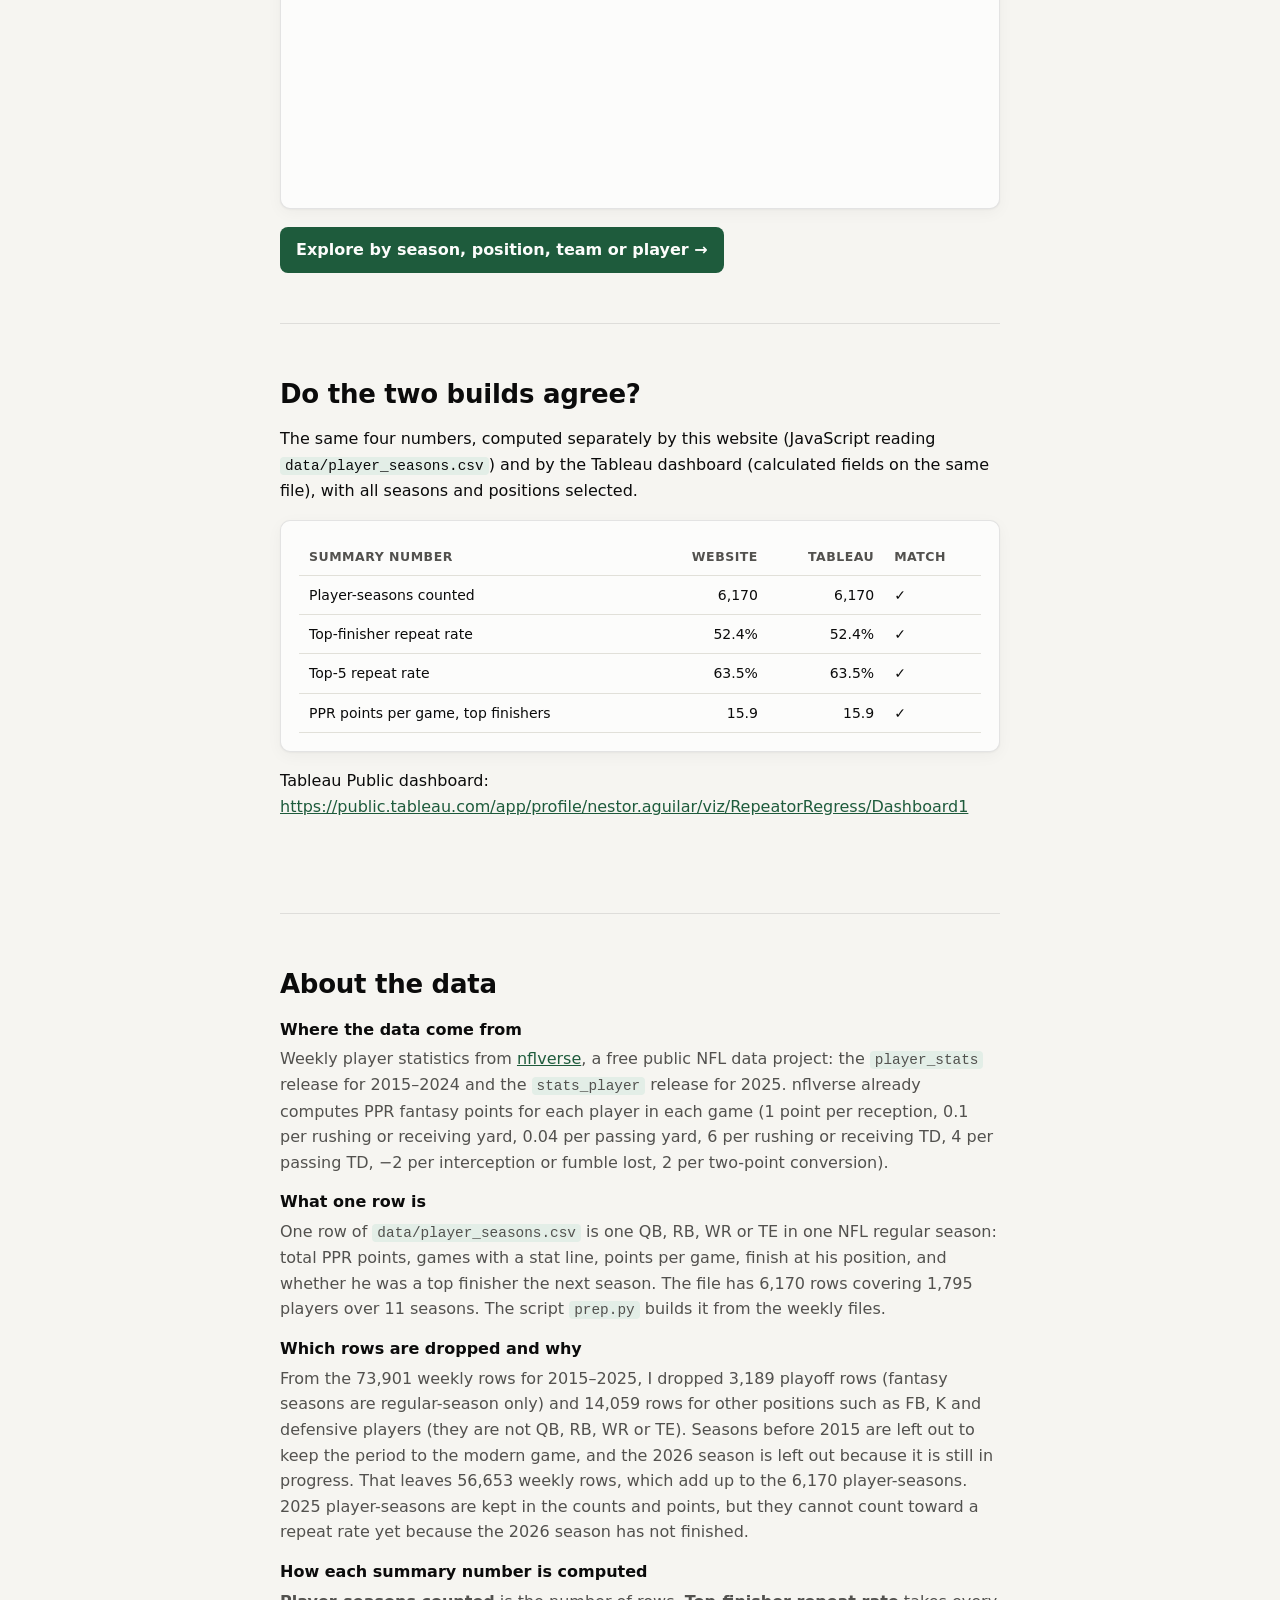
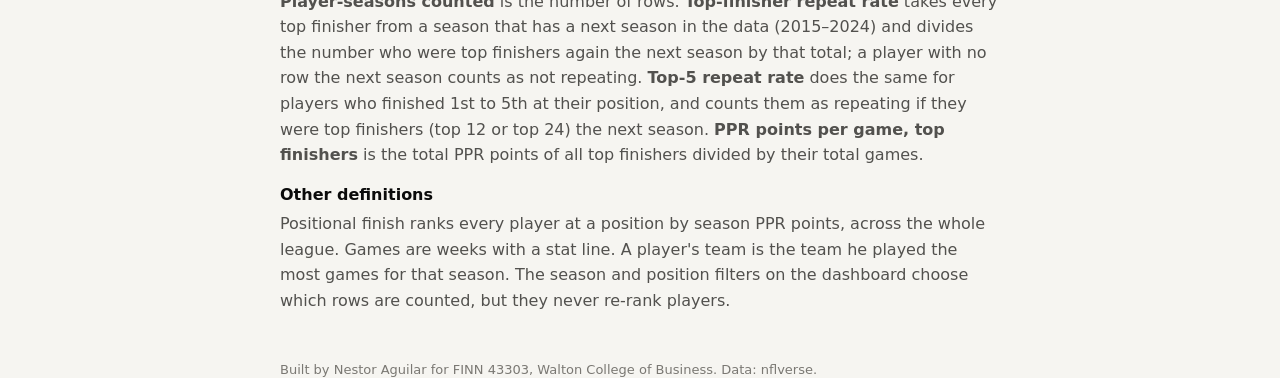
==== commit 4e54ee22: "Add files via upload" ====
--- a/fantasy-repeat-report 3/index.html
+++ b/fantasy-repeat-report 3/index.html
@@ -103,6 +103,23 @@
     <a class="cta" href="dashboard.html">Explore by season, position, team or player →</a>
   </section>
 
+  <section class="notes" id="agreement" style="margin-top:40px">
+    <h2>Do the two builds agree?</h2>
+    <p>The same four numbers, computed separately by this website (JavaScript reading <code>data/player_seasons.csv</code>) and by the Tableau dashboard (calculated fields on the same file), with all seasons and positions selected.</p>
+    <div class="card table-scroll">
+      <table>
+        <thead><tr><th>Summary number</th><th class="num">Website</th><th class="num">Tableau</th><th>Match</th></tr></thead>
+        <tbody>
+          <tr><td>Player-seasons counted</td><td class="num" id="agSeasons">6,170</td><td class="num">6,170</td><td>✓</td></tr>
+          <tr><td>Top-finisher repeat rate</td><td class="num" id="agRepeat">52.4%</td><td class="num">52.4%</td><td>✓</td></tr>
+          <tr><td>Top-5 repeat rate</td><td class="num" id="agTop5">63.5%</td><td class="num">63.5%</td><td>✓</td></tr>
+          <tr><td>PPR points per game, top finishers</td><td class="num" id="agPPG">15.9</td><td class="num">15.9</td><td>✓</td></tr>
+        </tbody>
+      </table>
+    </div>
+    <p>Tableau Public dashboard: <a href="https://public.tableau.com/app/profile/nestor.aguilar/viz/RepeatorRegress/Dashboard1" target="_blank" rel="noopener">https://public.tableau.com/app/profile/nestor.aguilar/viz/RepeatorRegress/Dashboard1</a></p>
+  </section>
+
   <section class="notes" id="data">
     <h2>About the data</h2>
     <dl>
@@ -178,7 +195,8 @@
 }
 setupThemeToggle(draw);
 setupReveal();
-loadData().then(d => { DATA = d; renderKpis(kpis(DATA)); draw(); });
+loadData().then(d => { DATA = d; const k = kpis(DATA); renderKpis(k); draw();
+  agSeasons.textContent = fmt.int(k.playerSeasons); agRepeat.textContent = fmt.pct(k.repeatRate); agTop5.textContent = fmt.pct(k.top5Rate); agPPG.textContent = fmt.dec1(k.topPPG); });
 </script>
 </body>
 </html>
